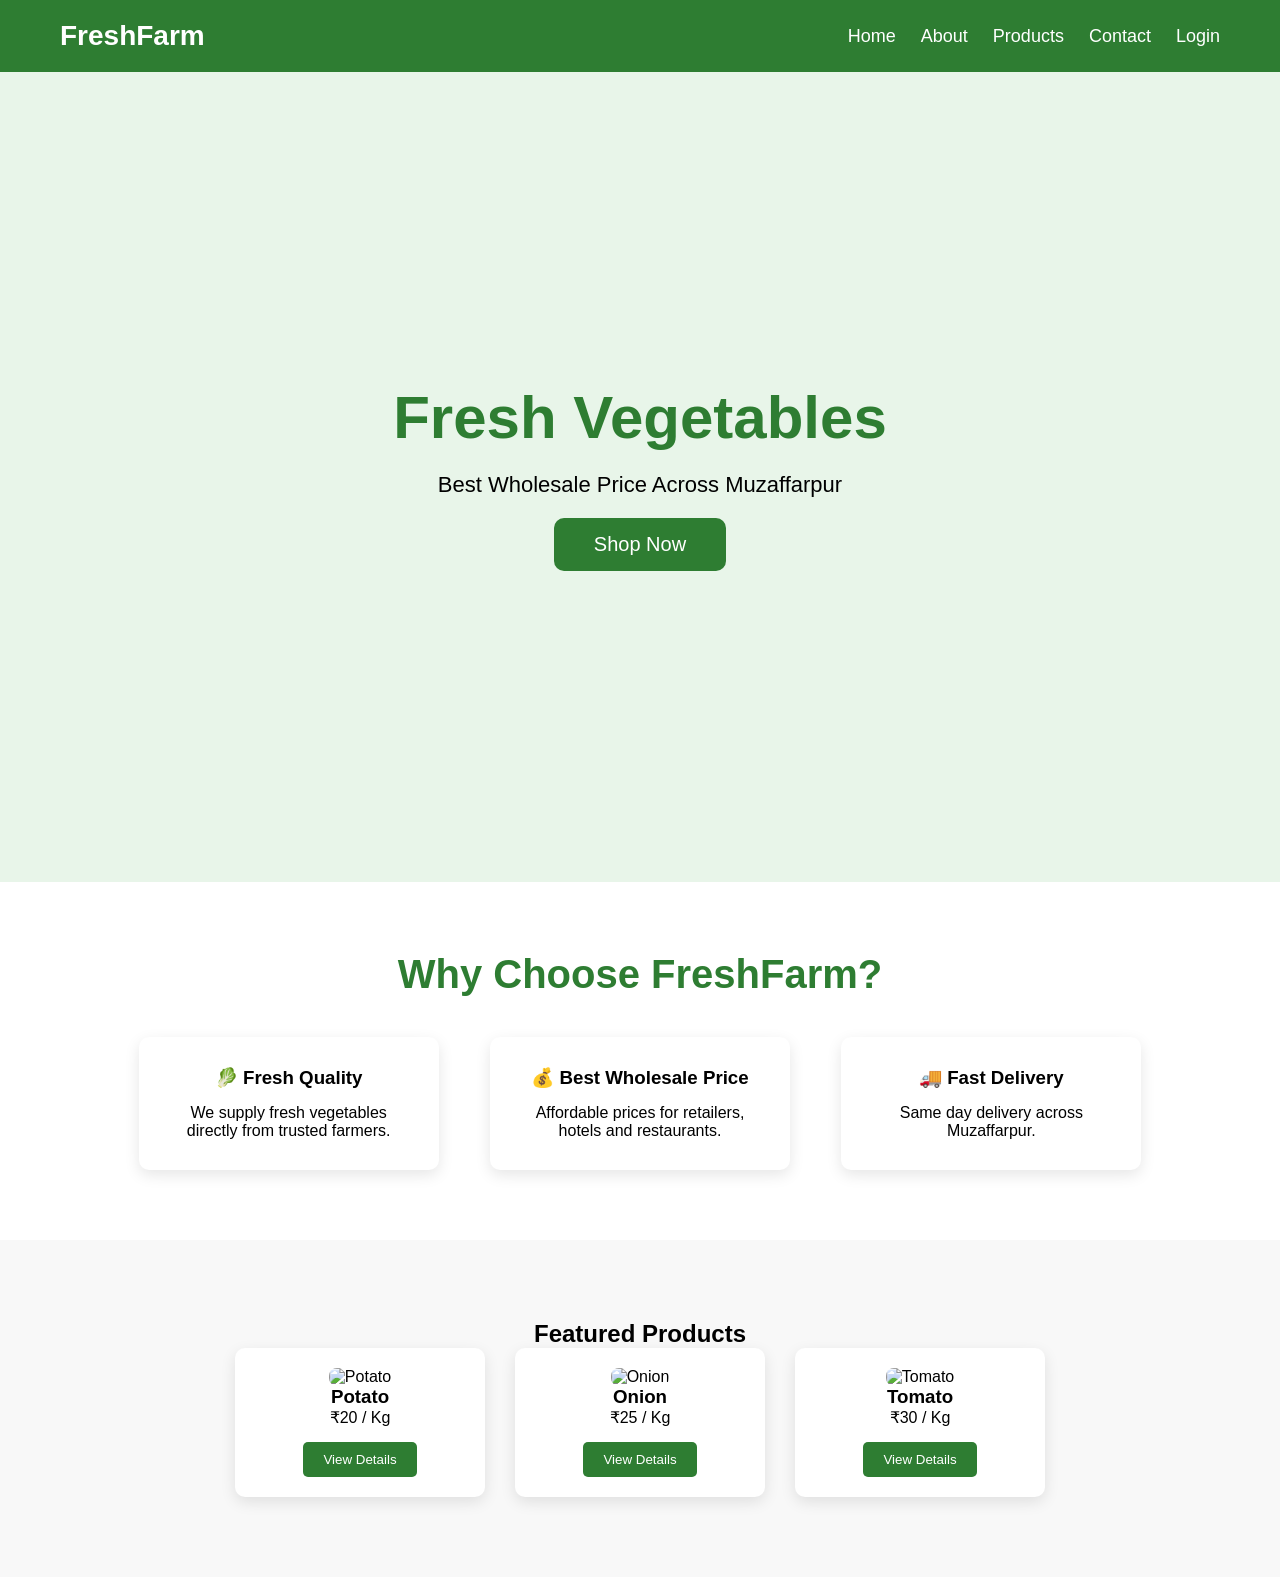
==== frontend/index.html @ ee50dbe5 "try" ====
<!DOCTYPE html>
<html lang="en">

<head>

<meta charset="UTF-8">

<meta name="viewport" content="width=device-width, initial-scale=1.0">

<title>FreshFarm Wholesale</title>

<link rel="stylesheet" href="css/style.css">

</head>

<body>
 <!DOCTYPE html>
<html lang="en">

<head>
    <meta charset="UTF-8">
    <meta name="viewport" content="width=device-width, initial-scale=1.0">
    <title>FreshFarm Wholesale</title>

    <link rel="stylesheet" href="css/style.css">
</head>

<body>

    <!-- ===== Navbar Start ===== -->
    
    <!-- ===== Navbar End ===== -->
     <body>

    <!-- Navbar Start -->
    <header>
        <nav class="navbar">

            <div class="logo">
                FreshFarm
            </div>

            <ul>
                <li><a href="#">Home</a></li>
                <li><a href="#">About</a></li>
                <li><a href="#">Products</a></li>
                <li><a href="#">Contact</a></li>
                <li><a href="#">Login</a></li>
            </ul>

        </nav>
    </header>
    <!-- Navbar End -->

    <!-- Hero Section Start -->
    <section class="hero">

        <div class="hero-content">

            <h1>Fresh Vegetables</h1>

            <p>Best Wholesale Price Across Muzaffarpur</p>

            <button>Shop Now</button>

        </div>

    </section>
    <!-- Hero Section End -->

</body>

</body>

</html>   

</body>

</html>
<!-- Why Choose Us Section -->

<section class="why-us">

    <h2>Why Choose FreshFarm?</h2>

    <div class="features">

        <div class="feature-card">
            <h3>🥬 Fresh Quality</h3>
            <p>We supply fresh vegetables directly from trusted farmers.</p>
        </div>

        <div class="feature-card">
            <h3>💰 Best Wholesale Price</h3>
            <p>Affordable prices for retailers, hotels and restaurants.</p>
        </div>

        <div class="feature-card">
            <h3>🚚 Fast Delivery</h3>
            <p>Same day delivery across Muzaffarpur.</p>
        </div>

    </div>

</section>
<section class="products">

<h2>Featured Products</h2>

<div class="product-container">

<div class="product-card">

<img src="images/vegetables/potato.jpg" alt="Potato">

<h3>Potato</h3>

<p>₹20 / Kg</p>

<button>View Details</button>

</div>

<div class="product-card">

<img src="images/vegetables/onion.jpg" alt="Onion">

<h3>Onion</h3>

<p>₹25 / Kg</p>

<button>View Details</button>

</div>

<div class="product-card">

<img src="images/vegetables/tomato.jpg" alt="Tomato">

<h3>Tomato</h3>

<p>₹30 / Kg</p>

<button>View Details</button>

</div>

</div>

</section>
---- frontend/css/style.css ----
*{
margin:0;
padding:0;
box-sizing:border-box;
font-family:Arial,sans-serif;
}

body{

background:#ffffff;

}
.navbar{

display:flex;

justify-content:space-between;

align-items:center;

padding:20px 60px;

background:#2E7D32;

}

.logo{

font-size:28px;

font-weight:bold;

color:white;

}

.navbar ul{

display:flex;

list-style:none;

}

.navbar ul li{

margin-left:25px;

}

.navbar ul li a{

color:white;

text-decoration:none;

font-size:18px;

transition:0.3s;

}

.navbar ul li a:hover{

color:yellow;

}
*{
    margin:0;
    padding:0;
    box-sizing:border-box;
    font-family:Arial,sans-serif;
}

body{
    background:#ffffff;
}

/* Navbar CSS */

.navbar{
    display:flex;
    justify-content:space-between;
    align-items:center;
    padding:20px 60px;
    background:#2E7D32;
}

.logo{
    font-size:28px;
    font-weight:bold;
    color:white;
}

.navbar ul{
    display:flex;
    list-style:none;
}

.navbar ul li{
    margin-left:25px;
}

.navbar ul li a{
    color:white;
    text-decoration:none;
    font-size:18px;
}

/* Hero CSS */

.hero{
    height:90vh;
    display:flex;
    justify-content:center;
    align-items:center;
    text-align:center;
    background:#E8F5E9;
}

.hero h1{
    font-size:60px;
    color:#2E7D32;
}

.hero p{
    margin:20px;
    font-size:22px;
}

.hero button{
    padding:15px 40px;
    font-size:20px;
    border:none;
    background:#2E7D32;
    color:white;
    border-radius:10px;
    cursor:pointer;
}
/* WHY CHOOSE US */

.why-us{

padding:70px 10%;

text-align:center;

}

.why-us h2{

font-size:40px;

margin-bottom:40px;

color:#2E7D32;

}

.features{

display:flex;

justify-content:space-around;

gap:30px;

flex-wrap:wrap;

}

.feature-card{

background:white;

padding:30px;

width:300px;

border-radius:10px;

box-shadow:0 5px 15px rgba(0,0,0,0.1);

}

.feature-card h3{

margin-bottom:15px;

}
.products{

padding:80px 10%;

background:#f8f8f8;

text-align:center;

}

.product-container{

display:flex;

justify-content:center;

gap:30px;

flex-wrap:wrap;

}

.product-card{

width:250px;

background:white;

padding:20px;

border-radius:10px;

box-shadow:0 5px 15px rgba(0,0,0,.1);

}

.product-card img{

width:100%;

height:180px;

object-fit:cover;

border-radius:8px;

}

.product-card button{

margin-top:15px;

padding:10px 20px;

background:#2E7D32;

color:white;

border:none;

cursor:pointer;

border-radius:5px;

}
---- frontend/css/style.css ----
*{
margin:0;
padding:0;
box-sizing:border-box;
font-family:Arial,sans-serif;
}

body{

background:#ffffff;

}
.navbar{

display:flex;

justify-content:space-between;

align-items:center;

padding:20px 60px;

background:#2E7D32;

}

.logo{

font-size:28px;

font-weight:bold;

color:white;

}

.navbar ul{

display:flex;

list-style:none;

}

.navbar ul li{

margin-left:25px;

}

.navbar ul li a{

color:white;

text-decoration:none;

font-size:18px;

transition:0.3s;

}

.navbar ul li a:hover{

color:yellow;

}
*{
    margin:0;
    padding:0;
    box-sizing:border-box;
    font-family:Arial,sans-serif;
}

body{
    background:#ffffff;
}

/* Navbar CSS */

.navbar{
    display:flex;
    justify-content:space-between;
    align-items:center;
    padding:20px 60px;
    background:#2E7D32;
}

.logo{
    font-size:28px;
    font-weight:bold;
    color:white;
}

.navbar ul{
    display:flex;
    list-style:none;
}

.navbar ul li{
    margin-left:25px;
}

.navbar ul li a{
    color:white;
    text-decoration:none;
    font-size:18px;
}

/* Hero CSS */

.hero{
    height:90vh;
    display:flex;
    justify-content:center;
    align-items:center;
    text-align:center;
    background:#E8F5E9;
}

.hero h1{
    font-size:60px;
    color:#2E7D32;
}

.hero p{
    margin:20px;
    font-size:22px;
}

.hero button{
    padding:15px 40px;
    font-size:20px;
    border:none;
    background:#2E7D32;
    color:white;
    border-radius:10px;
    cursor:pointer;
}
/* WHY CHOOSE US */

.why-us{

padding:70px 10%;

text-align:center;

}

.why-us h2{

font-size:40px;

margin-bottom:40px;

color:#2E7D32;

}

.features{

display:flex;

justify-content:space-around;

gap:30px;

flex-wrap:wrap;

}

.feature-card{

background:white;

padding:30px;

width:300px;

border-radius:10px;

box-shadow:0 5px 15px rgba(0,0,0,0.1);

}

.feature-card h3{

margin-bottom:15px;

}
.products{

padding:80px 10%;

background:#f8f8f8;

text-align:center;

}

.product-container{

display:flex;

justify-content:center;

gap:30px;

flex-wrap:wrap;

}

.product-card{

width:250px;

background:white;

padding:20px;

border-radius:10px;

box-shadow:0 5px 15px rgba(0,0,0,.1);

}

.product-card img{

width:100%;

height:180px;

object-fit:cover;

border-radius:8px;

}

.product-card button{

margin-top:15px;

padding:10px 20px;

background:#2E7D32;

color:white;

border:none;

cursor:pointer;

border-radius:5px;

}
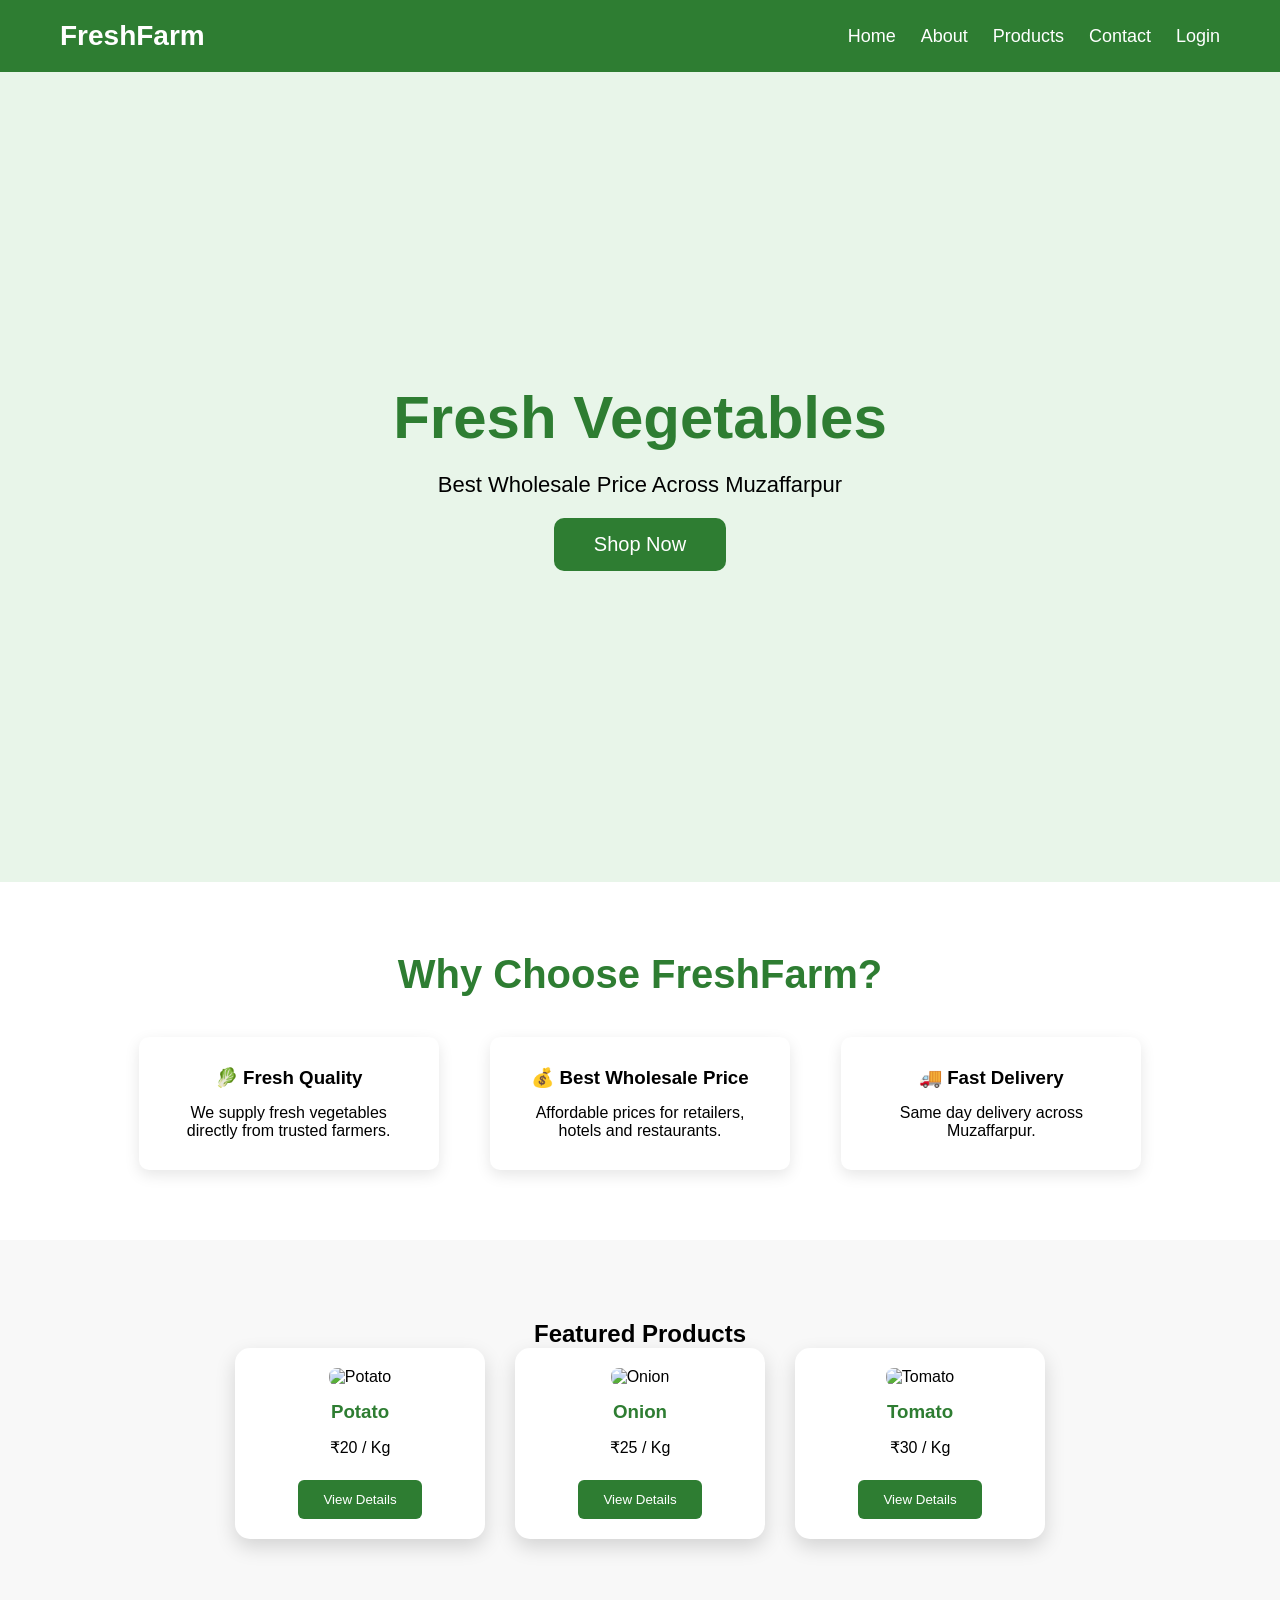
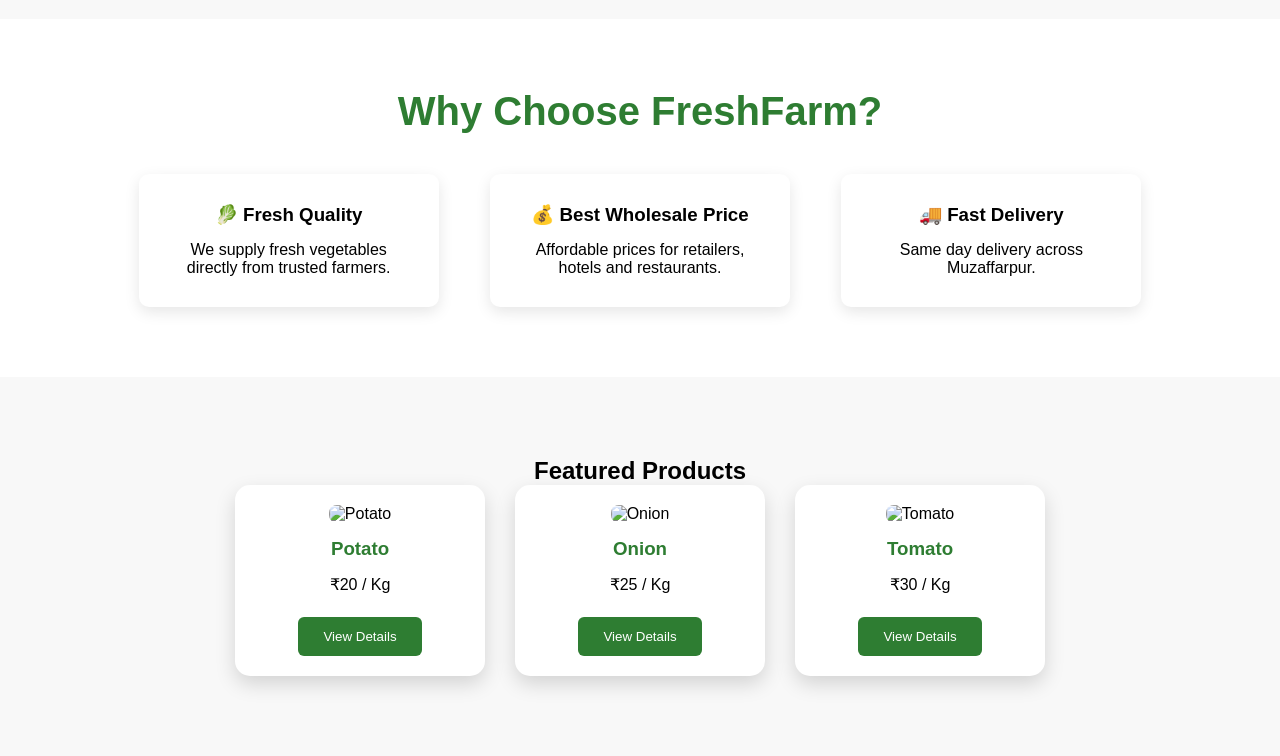
==== commit d0361ced: "try" ====
--- a/frontend/index.html
+++ b/frontend/index.html
@@ -42,10 +42,10 @@
 
             <ul>
                 <li><a href="#">Home</a></li>
-                <li><a href="#">About</a></li>
-                <li><a href="#">Products</a></li>
-                <li><a href="#">Contact</a></li>
-                <li><a href="#">Login</a></li>
+                <li><a href="about.html">About</a></li>
+                <li><a href="products.html">Products</a></li>
+                <li><a href="contact.html">Contact</a></li>
+                <li><a href="login.html">Login</a></li>
             </ul>
 
         </nav>
@@ -72,11 +72,9 @@
 
 </body>
 
-</html>   
-
-</body>
-
-</html>
+
+
+
 <!-- Why Choose Us Section -->
 
 <section class="why-us">
@@ -147,4 +145,75 @@
 
 </div>
 
+</section>
+<!-- Why Choose Us Section -->
+
+<section class="why-us">
+
+    <h2>Why Choose FreshFarm?</h2>
+
+    <div class="features">
+
+        <div class="feature-card">
+            <h3>🥬 Fresh Quality</h3>
+            <p>We supply fresh vegetables directly from trusted farmers.</p>
+        </div>
+
+        <div class="feature-card">
+            <h3>💰 Best Wholesale Price</h3>
+            <p>Affordable prices for retailers, hotels and restaurants.</p>
+        </div>
+
+        <div class="feature-card">
+            <h3>🚚 Fast Delivery</h3>
+            <p>Same day delivery across Muzaffarpur.</p>
+        </div>
+
+    </div>
+
+</section>
+<section class="products">
+
+<h2>Featured Products</h2>
+
+<div class="product-container">
+
+<div class="product-card">
+
+<img src="images/vegetables/potato.jpg" alt="Potato">
+
+<h3>Potato</h3>
+
+<p>₹20 / Kg</p>
+
+<button>View Details</button>
+
+</div>
+
+<div class="product-card">
+
+<img src="images/vegetables/onion.jpg" alt="Onion">
+
+<h3>Onion</h3>
+
+<p>₹25 / Kg</p>
+
+<button>View Details</button>
+
+</div>
+
+<div class="product-card">
+
+<img src="images/vegetables/tomato.jpg" alt="Tomato">
+
+<h3>Tomato</h3>
+
+<p>₹30 / Kg</p>
+
+<button>View Details</button>
+
+</div>
+
+</div>
+
 </section>
--- a/frontend/css/style.css
+++ b/frontend/css/style.css
@@ -252,4 +252,890 @@
 
 border-radius:5px;
 
+}
+/* WHY CHOOSE US */
+
+.why-us{
+
+padding:70px 10%;
+
+text-align:center;
+
+}
+
+.why-us h2{
+
+font-size:40px;
+
+margin-bottom:40px;
+
+color:#2E7D32;
+
+}
+
+.features{
+
+display:flex;
+
+justify-content:space-around;
+
+gap:30px;
+
+flex-wrap:wrap;
+
+}
+
+.feature-card{
+
+background:white;
+
+padding:30px;
+
+width:300px;
+
+border-radius:10px;
+
+box-shadow:0 5px 15px rgba(0,0,0,0.1);
+
+}
+
+.feature-card h3{
+
+margin-bottom:15px;
+
+}
+.products{
+
+padding:80px 10%;
+
+background:#f8f8f8;
+
+text-align:center;
+
+}
+
+.product-container{
+
+display:flex;
+
+justify-content:center;
+
+gap:30px;
+
+flex-wrap:wrap;
+
+}
+
+.product-card{
+
+width:250px;
+
+background:white;
+
+padding:20px;
+
+border-radius:10px;
+
+box-shadow:0 5px 15px rgba(0,0,0,.1);
+
+}
+
+.product-card img{
+
+width:100%;
+
+height:180px;
+
+object-fit:cover;
+
+border-radius:8px;
+
+}
+
+.product-card button{
+
+margin-top:15px;
+
+padding:10px 20px;
+
+background:#2E7D32;
+
+color:white;
+
+border:none;
+
+cursor:pointer;
+
+border-radius:5px;
+
+}
+/* ABOUT PAGE */
+
+.about-banner{
+
+    background:#2E7D32;
+
+    color:white;
+
+    text-align:center;
+
+    padding:80px 20px;
+
+}
+
+.about-banner h1{
+
+    font-size:50px;
+
+}
+
+.about-banner p{
+
+    margin-top:15px;
+
+    font-size:22px;
+
+}
+
+.about-section{
+
+    display:flex;
+
+    justify-content:space-between;
+
+    align-items:center;
+
+    padding:80px 10%;
+
+    gap:40px;
+
+    flex-wrap:wrap;
+
+}
+
+.about-text{
+
+    flex:1;
+
+}
+
+.about-text h2{
+
+    color:#2E7D32;
+
+    margin-bottom:20px;
+
+}
+
+.about-text p{
+
+    margin-bottom:15px;
+
+    line-height:1.8;
+
+}
+
+.about-image{
+
+    flex:1;
+
+}
+
+.about-image img{
+
+    width:100%;
+
+    border-radius:10px;
+
+}
+
+.mission{
+
+    display:flex;
+
+    justify-content:center;
+
+    gap:30px;
+
+    padding:70px 10%;
+
+    flex-wrap:wrap;
+
+}
+
+.box{
+
+    width:350px;
+
+    background:white;
+
+    padding:30px;
+
+    border-radius:10px;
+
+    box-shadow:0 5px 15px rgba(0,0,0,.1);
+
+    text-align:center;
+
+}
+
+.box h2{
+
+    color:#2E7D32;
+
+    margin-bottom:15px;
+
+}
+/* CONTACT PAGE */
+
+.contact-banner{
+
+    background:#2E7D32;
+
+    color:white;
+
+    text-align:center;
+
+    padding:80px 20px;
+
+}
+
+.contact-banner h1{
+
+    font-size:50px;
+
+}
+
+.contact-banner p{
+
+    font-size:20px;
+
+    margin-top:10px;
+
+}
+
+.contact-container{
+
+    display:flex;
+
+    justify-content:space-between;
+
+    gap:40px;
+
+    padding:70px 10%;
+
+    flex-wrap:wrap;
+
+}
+
+.contact-info{
+
+    flex:1;
+
+}
+
+.contact-info h2{
+
+    color:#2E7D32;
+
+    margin-bottom:20px;
+
+}
+
+.contact-info h3{
+
+    margin-top:25px;
+
+    color:#2E7D32;
+
+}
+
+.contact-info p{
+
+    line-height:1.8;
+
+}
+
+.contact-form{
+
+    flex:1;
+
+    background:#ffffff;
+
+    padding:30px;
+
+    border-radius:10px;
+
+    box-shadow:0 5px 15px rgba(0,0,0,.1);
+
+}
+
+.contact-form h2{
+
+    color:#2E7D32;
+
+    margin-bottom:20px;
+
+}
+
+.contact-form form{
+
+    display:flex;
+
+    flex-direction:column;
+
+}
+
+.contact-form input,
+.contact-form textarea{
+
+    padding:15px;
+
+    margin-bottom:15px;
+
+    border:1px solid #ccc;
+
+    border-radius:5px;
+
+    font-size:16px;
+
+}
+
+.contact-form button{
+
+    background:#2E7D32;
+
+    color:white;
+
+    padding:15px;
+
+    border:none;
+
+    border-radius:5px;
+
+    font-size:18px;
+
+    cursor:pointer;
+
+}
+
+.contact-form button:hover{
+
+    background:#256428;
+
+}
+/* GOOGLE MAP */
+
+.map-section{
+
+    padding:60px 10%;
+
+}
+
+.map-section h2{
+
+    text-align:center;
+
+    color:#2E7D32;
+
+    margin-bottom:30px;
+
+}
+
+.map-section iframe{
+
+    width:100%;
+
+    border-radius:10px;
+
+    box-shadow:0 5px 15px rgba(0,0,0,.2);
+
+}
+/* =============================
+PRODUCT PAGE
+============================= */
+
+.product-banner{
+
+    background:#2E7D32;
+
+    color:white;
+
+    text-align:center;
+
+    padding:80px 20px;
+
+}
+
+.product-banner h1{
+
+    font-size:50px;
+
+}
+
+.product-banner p{
+
+    margin-top:15px;
+
+    font-size:20px;
+
+}
+
+/* SEARCH */
+
+.search-section{
+
+    padding:40px;
+
+    text-align:center;
+
+}
+
+.search-section input{
+
+    width:60%;
+
+    padding:15px;
+
+    font-size:18px;
+
+    border-radius:8px;
+
+    border:1px solid #ccc;
+
+}
+
+/* PRODUCT GRID */
+
+.products-page{
+
+    padding:60px 10%;
+
+}
+
+.product-grid{
+
+    display:grid;
+
+    grid-template-columns:repeat(auto-fit,minmax(250px,1fr));
+
+    gap:30px;
+
+}
+
+.product-card{
+
+    background:white;
+
+    border-radius:12px;
+
+    overflow:hidden;
+
+    box-shadow:0 5px 15px rgba(0,0,0,.1);
+
+    text-align:center;
+
+    padding:20px;
+
+}
+
+.product-card img{
+
+    width:100%;
+
+    height:220px;
+
+    object-fit:cover;
+
+}
+
+.product-card h3{
+
+    margin:15px 0;
+
+    color:#2E7D32;
+
+}
+
+.product-card p{
+
+    margin:8px 0;
+
+}
+
+.product-card button{
+
+    margin-top:15px;
+
+    background:#2E7D32;
+
+    color:white;
+
+    border:none;
+
+    padding:12px 25px;
+
+    cursor:pointer;
+
+    border-radius:6px;
+
+}
+
+.product-card button:hover{
+
+    background:#256428;
+
+}
+/* ==========================
+SEARCH & FILTER
+========================== */
+
+.search-filter{
+
+display:flex;
+
+justify-content:center;
+
+gap:20px;
+
+padding:40px;
+
+flex-wrap:wrap;
+
+}
+
+.search-filter input{
+
+width:350px;
+
+padding:15px;
+
+font-size:18px;
+
+border:1px solid #ccc;
+
+border-radius:8px;
+
+}
+
+.search-filter select{
+
+padding:15px;
+
+font-size:18px;
+
+border-radius:8px;
+
+cursor:pointer;
+
+}
+/* ===========================
+PRODUCT GRID
+=========================== */
+
+.products-page{
+
+    padding:60px 8%;
+
+}
+
+.product-grid{
+
+    display:grid;
+
+    grid-template-columns:repeat(auto-fit,minmax(300px,1fr));
+
+    gap:30px;
+
+}
+
+.product-card{
+
+    background:#fff;
+
+    border-radius:15px;
+
+    overflow:hidden;
+
+    box-shadow:0 8px 20px rgba(0,0,0,.15);
+
+    transition:.3s;
+
+    position:relative;
+
+}
+
+.product-card:hover{
+
+    transform:translateY(-8px);
+
+}
+
+.offer-badge{
+
+    position:absolute;
+
+    top:15px;
+
+    left:15px;
+
+    background:red;
+
+    color:white;
+
+    padding:5px 12px;
+
+    border-radius:20px;
+
+    font-size:14px;
+
+    font-weight:bold;
+
+}
+
+.product-card img{
+
+    width:100%;
+
+    height:230px;
+
+    object-fit:cover;
+
+}
+
+.product-card h3{
+
+    color:#2E7D32;
+
+    margin:15px;
+
+}
+
+.product-card p{
+
+    margin:8px 15px;
+
+}
+
+.price{
+
+    font-size:22px;
+
+    color:#ff5722;
+
+    font-weight:bold;
+
+}
+
+.available{
+
+    color:green;
+
+    font-weight:bold;
+
+}
+
+.rating{
+
+    margin:15px;
+
+    font-size:20px;
+
+}
+
+.btn-group{
+
+    display:flex;
+
+    justify-content:space-around;
+
+    padding:20px;
+
+}
+
+.details-btn{
+
+    background:#2E7D32;
+
+    color:white;
+
+    border:none;
+
+    padding:10px 15px;
+
+    border-radius:5px;
+
+    cursor:pointer;
+
+}
+
+.cart-btn{
+
+    background:#ff9800;
+
+    color:white;
+
+    border:none;
+
+    padding:10px 15px;
+
+    border-radius:5px;
+
+    cursor:pointer;
+
+}
+
+.details-btn:hover{
+
+    background:#256428;
+
+}
+
+.cart-btn:hover{
+
+    background:#e68900;
+
+}
+/* ==========================
+LOGIN PAGE
+========================== */
+
+.login-section{
+
+    display:flex;
+
+    justify-content:center;
+
+    align-items:center;
+
+    padding:80px 20px;
+
+    background:#f5f5f5;
+
+}
+
+.login-box{
+
+    width:420px;
+
+    background:white;
+
+    padding:40px;
+
+    border-radius:15px;
+
+    box-shadow:0 8px 20px rgba(0,0,0,.15);
+
+}
+
+.login-box h2{
+
+    text-align:center;
+
+    color:#2E7D32;
+
+    margin-bottom:10px;
+
+}
+
+.login-box p{
+
+    text-align:center;
+
+    margin-bottom:25px;
+
+}
+
+.login-box label{
+
+    display:block;
+
+    margin-top:15px;
+
+    font-weight:bold;
+
+}
+
+.login-box input{
+
+    width:100%;
+
+    padding:12px;
+
+    margin-top:8px;
+
+    border:1px solid #ccc;
+
+    border-radius:6px;
+
+    font-size:16px;
+
+}
+
+.login-options{
+
+    display:flex;
+
+    justify-content:space-between;
+
+    align-items:center;
+
+    margin-top:15px;
+
+    font-size:14px;
+
+}
+
+.login-options a{
+
+    text-decoration:none;
+
+    color:#2E7D32;
+
+}
+
+.login-box button{
+
+    width:100%;
+
+    margin-top:25px;
+
+    padding:14px;
+
+    background:#2E7D32;
+
+    color:white;
+
+    border:none;
+
+    border-radius:6px;
+
+    font-size:18px;
+
+    cursor:pointer;
+
+}
+
+.login-box button:hover{
+
+    background:#256428;
+
+}
+
+.register-link{
+
+    margin-top:20px;
+
+    text-align:center;
+
+}
+
+.register-link a{
+
+    color:#2E7D32;
+
+    text-decoration:none;
+
+    font-weight:bold;
+
 }
--- a/frontend/css/style.css
+++ b/frontend/css/style.css
@@ -252,4 +252,890 @@
 
 border-radius:5px;
 
+}
+/* WHY CHOOSE US */
+
+.why-us{
+
+padding:70px 10%;
+
+text-align:center;
+
+}
+
+.why-us h2{
+
+font-size:40px;
+
+margin-bottom:40px;
+
+color:#2E7D32;
+
+}
+
+.features{
+
+display:flex;
+
+justify-content:space-around;
+
+gap:30px;
+
+flex-wrap:wrap;
+
+}
+
+.feature-card{
+
+background:white;
+
+padding:30px;
+
+width:300px;
+
+border-radius:10px;
+
+box-shadow:0 5px 15px rgba(0,0,0,0.1);
+
+}
+
+.feature-card h3{
+
+margin-bottom:15px;
+
+}
+.products{
+
+padding:80px 10%;
+
+background:#f8f8f8;
+
+text-align:center;
+
+}
+
+.product-container{
+
+display:flex;
+
+justify-content:center;
+
+gap:30px;
+
+flex-wrap:wrap;
+
+}
+
+.product-card{
+
+width:250px;
+
+background:white;
+
+padding:20px;
+
+border-radius:10px;
+
+box-shadow:0 5px 15px rgba(0,0,0,.1);
+
+}
+
+.product-card img{
+
+width:100%;
+
+height:180px;
+
+object-fit:cover;
+
+border-radius:8px;
+
+}
+
+.product-card button{
+
+margin-top:15px;
+
+padding:10px 20px;
+
+background:#2E7D32;
+
+color:white;
+
+border:none;
+
+cursor:pointer;
+
+border-radius:5px;
+
+}
+/* ABOUT PAGE */
+
+.about-banner{
+
+    background:#2E7D32;
+
+    color:white;
+
+    text-align:center;
+
+    padding:80px 20px;
+
+}
+
+.about-banner h1{
+
+    font-size:50px;
+
+}
+
+.about-banner p{
+
+    margin-top:15px;
+
+    font-size:22px;
+
+}
+
+.about-section{
+
+    display:flex;
+
+    justify-content:space-between;
+
+    align-items:center;
+
+    padding:80px 10%;
+
+    gap:40px;
+
+    flex-wrap:wrap;
+
+}
+
+.about-text{
+
+    flex:1;
+
+}
+
+.about-text h2{
+
+    color:#2E7D32;
+
+    margin-bottom:20px;
+
+}
+
+.about-text p{
+
+    margin-bottom:15px;
+
+    line-height:1.8;
+
+}
+
+.about-image{
+
+    flex:1;
+
+}
+
+.about-image img{
+
+    width:100%;
+
+    border-radius:10px;
+
+}
+
+.mission{
+
+    display:flex;
+
+    justify-content:center;
+
+    gap:30px;
+
+    padding:70px 10%;
+
+    flex-wrap:wrap;
+
+}
+
+.box{
+
+    width:350px;
+
+    background:white;
+
+    padding:30px;
+
+    border-radius:10px;
+
+    box-shadow:0 5px 15px rgba(0,0,0,.1);
+
+    text-align:center;
+
+}
+
+.box h2{
+
+    color:#2E7D32;
+
+    margin-bottom:15px;
+
+}
+/* CONTACT PAGE */
+
+.contact-banner{
+
+    background:#2E7D32;
+
+    color:white;
+
+    text-align:center;
+
+    padding:80px 20px;
+
+}
+
+.contact-banner h1{
+
+    font-size:50px;
+
+}
+
+.contact-banner p{
+
+    font-size:20px;
+
+    margin-top:10px;
+
+}
+
+.contact-container{
+
+    display:flex;
+
+    justify-content:space-between;
+
+    gap:40px;
+
+    padding:70px 10%;
+
+    flex-wrap:wrap;
+
+}
+
+.contact-info{
+
+    flex:1;
+
+}
+
+.contact-info h2{
+
+    color:#2E7D32;
+
+    margin-bottom:20px;
+
+}
+
+.contact-info h3{
+
+    margin-top:25px;
+
+    color:#2E7D32;
+
+}
+
+.contact-info p{
+
+    line-height:1.8;
+
+}
+
+.contact-form{
+
+    flex:1;
+
+    background:#ffffff;
+
+    padding:30px;
+
+    border-radius:10px;
+
+    box-shadow:0 5px 15px rgba(0,0,0,.1);
+
+}
+
+.contact-form h2{
+
+    color:#2E7D32;
+
+    margin-bottom:20px;
+
+}
+
+.contact-form form{
+
+    display:flex;
+
+    flex-direction:column;
+
+}
+
+.contact-form input,
+.contact-form textarea{
+
+    padding:15px;
+
+    margin-bottom:15px;
+
+    border:1px solid #ccc;
+
+    border-radius:5px;
+
+    font-size:16px;
+
+}
+
+.contact-form button{
+
+    background:#2E7D32;
+
+    color:white;
+
+    padding:15px;
+
+    border:none;
+
+    border-radius:5px;
+
+    font-size:18px;
+
+    cursor:pointer;
+
+}
+
+.contact-form button:hover{
+
+    background:#256428;
+
+}
+/* GOOGLE MAP */
+
+.map-section{
+
+    padding:60px 10%;
+
+}
+
+.map-section h2{
+
+    text-align:center;
+
+    color:#2E7D32;
+
+    margin-bottom:30px;
+
+}
+
+.map-section iframe{
+
+    width:100%;
+
+    border-radius:10px;
+
+    box-shadow:0 5px 15px rgba(0,0,0,.2);
+
+}
+/* =============================
+PRODUCT PAGE
+============================= */
+
+.product-banner{
+
+    background:#2E7D32;
+
+    color:white;
+
+    text-align:center;
+
+    padding:80px 20px;
+
+}
+
+.product-banner h1{
+
+    font-size:50px;
+
+}
+
+.product-banner p{
+
+    margin-top:15px;
+
+    font-size:20px;
+
+}
+
+/* SEARCH */
+
+.search-section{
+
+    padding:40px;
+
+    text-align:center;
+
+}
+
+.search-section input{
+
+    width:60%;
+
+    padding:15px;
+
+    font-size:18px;
+
+    border-radius:8px;
+
+    border:1px solid #ccc;
+
+}
+
+/* PRODUCT GRID */
+
+.products-page{
+
+    padding:60px 10%;
+
+}
+
+.product-grid{
+
+    display:grid;
+
+    grid-template-columns:repeat(auto-fit,minmax(250px,1fr));
+
+    gap:30px;
+
+}
+
+.product-card{
+
+    background:white;
+
+    border-radius:12px;
+
+    overflow:hidden;
+
+    box-shadow:0 5px 15px rgba(0,0,0,.1);
+
+    text-align:center;
+
+    padding:20px;
+
+}
+
+.product-card img{
+
+    width:100%;
+
+    height:220px;
+
+    object-fit:cover;
+
+}
+
+.product-card h3{
+
+    margin:15px 0;
+
+    color:#2E7D32;
+
+}
+
+.product-card p{
+
+    margin:8px 0;
+
+}
+
+.product-card button{
+
+    margin-top:15px;
+
+    background:#2E7D32;
+
+    color:white;
+
+    border:none;
+
+    padding:12px 25px;
+
+    cursor:pointer;
+
+    border-radius:6px;
+
+}
+
+.product-card button:hover{
+
+    background:#256428;
+
+}
+/* ==========================
+SEARCH & FILTER
+========================== */
+
+.search-filter{
+
+display:flex;
+
+justify-content:center;
+
+gap:20px;
+
+padding:40px;
+
+flex-wrap:wrap;
+
+}
+
+.search-filter input{
+
+width:350px;
+
+padding:15px;
+
+font-size:18px;
+
+border:1px solid #ccc;
+
+border-radius:8px;
+
+}
+
+.search-filter select{
+
+padding:15px;
+
+font-size:18px;
+
+border-radius:8px;
+
+cursor:pointer;
+
+}
+/* ===========================
+PRODUCT GRID
+=========================== */
+
+.products-page{
+
+    padding:60px 8%;
+
+}
+
+.product-grid{
+
+    display:grid;
+
+    grid-template-columns:repeat(auto-fit,minmax(300px,1fr));
+
+    gap:30px;
+
+}
+
+.product-card{
+
+    background:#fff;
+
+    border-radius:15px;
+
+    overflow:hidden;
+
+    box-shadow:0 8px 20px rgba(0,0,0,.15);
+
+    transition:.3s;
+
+    position:relative;
+
+}
+
+.product-card:hover{
+
+    transform:translateY(-8px);
+
+}
+
+.offer-badge{
+
+    position:absolute;
+
+    top:15px;
+
+    left:15px;
+
+    background:red;
+
+    color:white;
+
+    padding:5px 12px;
+
+    border-radius:20px;
+
+    font-size:14px;
+
+    font-weight:bold;
+
+}
+
+.product-card img{
+
+    width:100%;
+
+    height:230px;
+
+    object-fit:cover;
+
+}
+
+.product-card h3{
+
+    color:#2E7D32;
+
+    margin:15px;
+
+}
+
+.product-card p{
+
+    margin:8px 15px;
+
+}
+
+.price{
+
+    font-size:22px;
+
+    color:#ff5722;
+
+    font-weight:bold;
+
+}
+
+.available{
+
+    color:green;
+
+    font-weight:bold;
+
+}
+
+.rating{
+
+    margin:15px;
+
+    font-size:20px;
+
+}
+
+.btn-group{
+
+    display:flex;
+
+    justify-content:space-around;
+
+    padding:20px;
+
+}
+
+.details-btn{
+
+    background:#2E7D32;
+
+    color:white;
+
+    border:none;
+
+    padding:10px 15px;
+
+    border-radius:5px;
+
+    cursor:pointer;
+
+}
+
+.cart-btn{
+
+    background:#ff9800;
+
+    color:white;
+
+    border:none;
+
+    padding:10px 15px;
+
+    border-radius:5px;
+
+    cursor:pointer;
+
+}
+
+.details-btn:hover{
+
+    background:#256428;
+
+}
+
+.cart-btn:hover{
+
+    background:#e68900;
+
+}
+/* ==========================
+LOGIN PAGE
+========================== */
+
+.login-section{
+
+    display:flex;
+
+    justify-content:center;
+
+    align-items:center;
+
+    padding:80px 20px;
+
+    background:#f5f5f5;
+
+}
+
+.login-box{
+
+    width:420px;
+
+    background:white;
+
+    padding:40px;
+
+    border-radius:15px;
+
+    box-shadow:0 8px 20px rgba(0,0,0,.15);
+
+}
+
+.login-box h2{
+
+    text-align:center;
+
+    color:#2E7D32;
+
+    margin-bottom:10px;
+
+}
+
+.login-box p{
+
+    text-align:center;
+
+    margin-bottom:25px;
+
+}
+
+.login-box label{
+
+    display:block;
+
+    margin-top:15px;
+
+    font-weight:bold;
+
+}
+
+.login-box input{
+
+    width:100%;
+
+    padding:12px;
+
+    margin-top:8px;
+
+    border:1px solid #ccc;
+
+    border-radius:6px;
+
+    font-size:16px;
+
+}
+
+.login-options{
+
+    display:flex;
+
+    justify-content:space-between;
+
+    align-items:center;
+
+    margin-top:15px;
+
+    font-size:14px;
+
+}
+
+.login-options a{
+
+    text-decoration:none;
+
+    color:#2E7D32;
+
+}
+
+.login-box button{
+
+    width:100%;
+
+    margin-top:25px;
+
+    padding:14px;
+
+    background:#2E7D32;
+
+    color:white;
+
+    border:none;
+
+    border-radius:6px;
+
+    font-size:18px;
+
+    cursor:pointer;
+
+}
+
+.login-box button:hover{
+
+    background:#256428;
+
+}
+
+.register-link{
+
+    margin-top:20px;
+
+    text-align:center;
+
+}
+
+.register-link a{
+
+    color:#2E7D32;
+
+    text-decoration:none;
+
+    font-weight:bold;
+
 }
